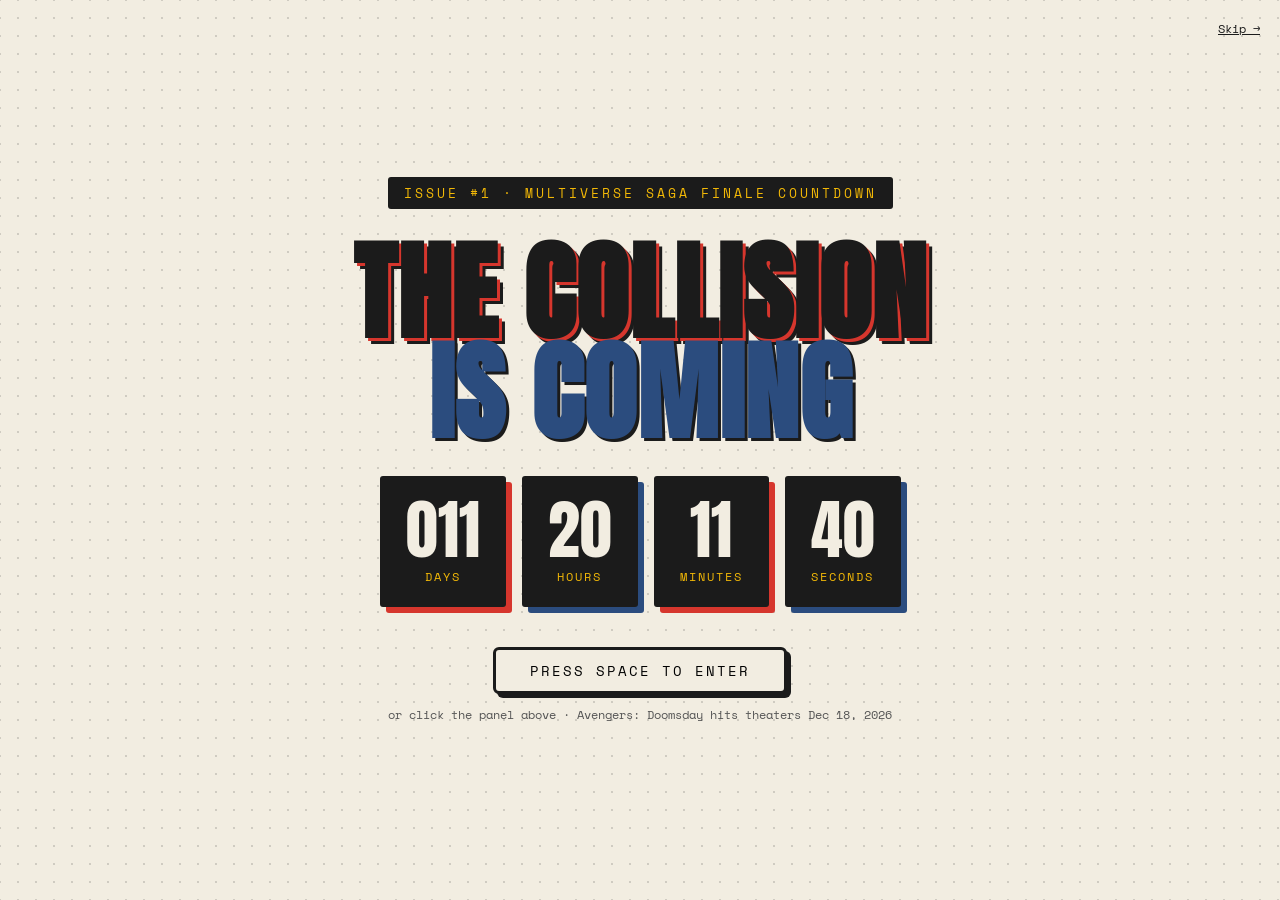
==== index.html @ 441b1628 "Add files via upload" ====
<!DOCTYPE html>
<html lang="en">
<head>
<meta charset="UTF-8">
<meta name="viewport" content="width=device-width, initial-scale=1.0">
<title>PANEL — Countdown to Avengers: Doomsday</title>
<link rel="stylesheet" href="style.css">
</head>
<body>

<a href="tracker.html" class="skip">Skip →</a>

<main class="splash" id="splash">
  <div class="splash-eyebrow">Issue #1 &middot; Multiverse Saga Finale Countdown</div>

  <h1>THE COLLISION<span>IS COMING</span></h1>

  <div class="countdown" aria-live="polite">
    <div class="block">
      <div class="num" id="cd-days">000</div>
      <div class="label">Days</div>
    </div>
    <div class="block">
      <div class="num" id="cd-hours">00</div>
      <div class="label">Hours</div>
    </div>
    <div class="block">
      <div class="num" id="cd-mins">00</div>
      <div class="label">Minutes</div>
    </div>
    <div class="block">
      <div class="num" id="cd-secs">00</div>
      <div class="label">Seconds</div>
    </div>
  </div>

  <div class="enter-prompt">
    <button class="key" id="enterBtn" type="button">PRESS SPACE TO ENTER</button>
    <div class="enter-sub">or click the panel above &middot; Avengers: Doomsday hits theaters Dec 18, 2026</div>
  </div>
</main>

<div class="glitch-overlay" id="glitchOverlay"></div>
<div class="glitch-blackout" id="glitchBlackout"></div>

<script src="script.js"></script>
<script>

  /* =====================================================
     CLOCK SOUND
     ===================================================== */

  let clockAudioCtx = null;
  let clockSoundReady = false;
  let siteEntered = false;
  let tickCount = 0;


  function initClockSound(){

    if(!clockAudioCtx){

      clockAudioCtx =
        new (window.AudioContext || window.webkitAudioContext)();

    }

    if(clockAudioCtx.state === 'suspended'){
      clockAudioCtx.resume();
    }

    clockSoundReady = true;
  }


function playClockTick(){

  if(!clockSoundReady || !clockAudioCtx) return;

  const ctx = clockAudioCtx;
  const now = ctx.currentTime;

  tickCount++;

  /* Real escapement clocks alternate tick/tock at slightly
     different pitches, and no two ticks sound perfectly
     identical — a little randomness sells the illusion. */
  const isTock = tickCount % 2 === 0;
  const jitter = 1 + (Math.random() * 0.06 - 0.03);
  const pitchMul = (isTock ? 0.82 : 1.0) * jitter;


  /* =====================================================
     PRIMARY IMPACT — sharp, tight click
     ===================================================== */

  const bufferSize = Math.floor(ctx.sampleRate * 0.02);
  const buffer = ctx.createBuffer(1, bufferSize, ctx.sampleRate);
  const data = buffer.getChannelData(0);

  for(let i = 0; i < bufferSize; i++){
    const t = i / bufferSize;
    data[i] = (Math.random() * 2 - 1) * Math.pow(1 - t, 9);
  }

  const noise = ctx.createBufferSource();
  noise.buffer = buffer;

  const bandpass = ctx.createBiquadFilter();
  bandpass.type = 'bandpass';
  bandpass.frequency.setValueAtTime(2600 * pitchMul, now);
  bandpass.Q.setValueAtTime(7, now);

  const highpass = ctx.createBiquadFilter();
  highpass.type = 'highpass';
  highpass.frequency.setValueAtTime(900, now);

  const noiseGain = ctx.createGain();
  noiseGain.gain.setValueAtTime(0.0001, now);
  noiseGain.gain.exponentialRampToValueAtTime(0.5, now + 0.0008);
  noiseGain.gain.exponentialRampToValueAtTime(0.0001, now + 0.016);

  noise.connect(bandpass);
  bandpass.connect(highpass);
  highpass.connect(noiseGain);
  noiseGain.connect(ctx.destination);

  noise.start(now);
  noise.stop(now + 0.02);


  /* =====================================================
     RELEASE CLICK — the escapement letting go, a beat later
     ===================================================== */

  const releaseDelay = 0.012 + Math.random() * 0.004;
  const relSize = Math.floor(ctx.sampleRate * 0.012);
  const relBuffer = ctx.createBuffer(1, relSize, ctx.sampleRate);
  const relData = relBuffer.getChannelData(0);

  for(let i = 0; i < relSize; i++){
    const t = i / relSize;
    relData[i] = (Math.random() * 2 - 1) * Math.pow(1 - t, 10);
  }

  const relNoise = ctx.createBufferSource();
  relNoise.buffer = relBuffer;

  const relFilter = ctx.createBiquadFilter();
  relFilter.type = 'bandpass';
  relFilter.frequency.setValueAtTime(3800 * pitchMul, now + releaseDelay);
  relFilter.Q.setValueAtTime(9, now + releaseDelay);

  const relGain = ctx.createGain();
  relGain.gain.setValueAtTime(0.0001, now + releaseDelay);
  relGain.gain.exponentialRampToValueAtTime(0.18, now + releaseDelay + 0.0006);
  relGain.gain.exponentialRampToValueAtTime(0.0001, now + releaseDelay + 0.01);

  relNoise.connect(relFilter);
  relFilter.connect(relGain);
  relGain.connect(ctx.destination);

  relNoise.start(now + releaseDelay);
  relNoise.stop(now + releaseDelay + 0.012);


  /* =====================================================
     METAL / GEAR RESONANCE
     ===================================================== */

  const metal = ctx.createOscillator();
  const metalGain = ctx.createGain();

  metal.type = 'triangle';
  metal.frequency.setValueAtTime(560 * pitchMul, now);
  metal.frequency.exponentialRampToValueAtTime(150 * pitchMul, now + 0.05);

  metalGain.gain.setValueAtTime(0.0001, now);
  metalGain.gain.exponentialRampToValueAtTime(isTock ? 0.2 : 0.14, now + 0.001);
  metalGain.gain.exponentialRampToValueAtTime(0.0001, now + 0.06);

  metal.connect(metalGain);
  metalGain.connect(ctx.destination);

  metal.start(now);
  metal.stop(now + 0.065);


  /* =====================================================
     CASE RESONANCE — a little low-end warmth/body
     ===================================================== */

  const body = ctx.createOscillator();
  const bodyGain = ctx.createGain();

  body.type = 'sine';
  body.frequency.setValueAtTime(180 * pitchMul, now);

  bodyGain.gain.setValueAtTime(0.0001, now);
  bodyGain.gain.exponentialRampToValueAtTime(0.06, now + 0.002);
  bodyGain.gain.exponentialRampToValueAtTime(0.0001, now + 0.09);

  body.connect(bodyGain);
  bodyGain.connect(ctx.destination);

  body.start(now);
  body.stop(now + 0.1);
}

  /* =====================================================
     SPLASH COUNTDOWN
     ===================================================== */

  const countdownElements = {

    days: document.getElementById('cd-days'),

    hours: document.getElementById('cd-hours'),

    mins: document.getElementById('cd-mins'),

    secs: document.getElementById('cd-secs')

  };


  function updateSplashCountdown(){

    const p = getCountdownParts();

    countdownElements.days.textContent =
      String(p.days).padStart(3,'0');

    countdownElements.hours.textContent =
      String(p.hours).padStart(2,'0');

    countdownElements.mins.textContent =
      String(p.mins).padStart(2,'0');

    countdownElements.secs.textContent =
      String(p.secs).padStart(2,'0');
  }


  /*
    THE CLOCK ALWAYS RUNS.

    The visual countdown starts immediately.
    The sound attempts to tick every second.

    If the browser blocks autoplay,
    the first Space/click unlocks the sound.
  */

  updateSplashCountdown();

  setInterval(() => {

    updateSplashCountdown();

    playClockTick();

  }, 1000);


  /* =====================================================
     TWO-STEP ENTER SYSTEM
     ===================================================== */

  const enterBtn =
    document.getElementById('enterBtn');

  const enterSub =
    document.querySelector('.enter-sub');


  /*
    FIRST SPACE / CLICK

    Unlock audio.
    Do NOT leave the page.
  */

  function firstInteraction(){

    if(clockSoundReady) return;

    initClockSound();

    // Immediate audible tick after unlocking
    playClockTick();


    enterBtn.textContent =
      'CLOCK ACTIVE — PRESS SPACE AGAIN';

    enterSub.textContent =
      'The countdown is running · press SPACE again to enter';


    document
      .getElementById('splash')
      .classList.add('clock-active');
  }


  /*
    SECOND SPACE / CLICK

    Leave splash and enter tracker.
  */

  function enterSite(){

    if(siteEntered) return;

    siteEntered = true;

    const splash = document.getElementById('splash');
    const overlay = document.getElementById('glitchOverlay');
    const blackout = document.getElementById('glitchBlackout');

    const reduceMotion =
      window.matchMedia &&
      window.matchMedia('(prefers-reduced-motion: reduce)').matches;

    if(reduceMotion){
      splash.style.transition = 'opacity .3s ease';
      splash.style.opacity = '0';
      setTimeout(() => { window.location.href = 'tracker.html'; }, 300);
      return;
    }

    splash.classList.add('glitching');
    overlay.classList.add('active');

    setTimeout(() => {
      blackout.classList.add('active');
    }, 380);

    setTimeout(() => {
      window.location.href = 'tracker.html';
    }, 520);
  }


  /*
    Decide what Space / Click means.
  */

  function handleEnter(){

    // First interaction = start/unlock clock
    if(!clockSoundReady){

      firstInteraction();

      return;
    }


    // Second interaction = enter tracker
    enterSite();
  }


  /* =====================================================
     BUTTON
     ===================================================== */

  enterBtn.addEventListener(
    'click',
    handleEnter
  );


  /* =====================================================
     SPACE KEY
     ===================================================== */

  document.addEventListener(
    'keydown',
    function(e){

      if(e.code !== 'Space') return;

      e.preventDefault();

      handleEnter();

    }
  );

</script>
</body>
</html>
---- style.css ----
@import url('https://fonts.googleapis.com/css2?family=Anton&family=Work+Sans:wght@400;500;600;700&family=Space+Mono:wght@400;700&display=swap');

:root{
  --cream:#F2EDE1;
  --cream-dim:#E6DFCE;
  --ink:#1B1B1B;
  --red:#D6362D;
  --blue:#2B4C7E;
  --yellow:#F2B807;
  --border:4px solid var(--ink);
  --font-display:'Anton', sans-serif;
  --font-body:'Work Sans', sans-serif;
  --font-mono:'Space Mono', monospace;
  --doom-green:#2F5D3A;
  --doom-green-dark:#183522;
  --doom-metal:#A7A99A;
}

*{box-sizing:border-box; margin:0; padding:0;}

body{
  background-color:var(--cream);
  background-image:
    radial-gradient(rgba(27,27,27,0.16) 1px, transparent 1px);
  background-size:18px 18px;
  background-position:-9px -9px;
  color:var(--ink);
  font-family:var(--font-body);
  min-height:100vh;
}

a{color:inherit;}

img{max-width:100%; display:block;}

::selection{background:var(--yellow); color:var(--ink);}

/* ---------- COMIC BOOK CURSOR ---------- */

body {
  cursor: url("data:image/svg+xml,%3Csvg xmlns='http://www.w3.org/2000/svg' width='32' height='32' viewBox='0 0 32 32'%3E%3Cpath d='M4 2 L4 25 L11 19 L15 29 L19 27 L15 18 L25 18 Z' fill='%231B1B1B' stroke='%23F2EDE1' stroke-width='2'/%3E%3C/svg%3E") 4 2, auto;
}

button,
a,
.map-node,
.saga-item,
input,
select,
textarea {
  cursor: url("data:image/svg+xml,%3Csvg xmlns='http://www.w3.org/2000/svg' width='32' height='32' viewBox='0 0 32 32'%3E%3Cpath d='M4 2 L4 25 L11 19 L15 29 L19 27 L15 18 L25 18 Z' fill='%23D6362D' stroke='%231B1B1B' stroke-width='2'/%3E%3C/svg%3E") 4 2, pointer;
}

/* ---------- layout shell ---------- */
.wrap{max-width:1180px; margin:0 auto; padding:0 24px;}

.topnav{
  background:var(--ink);
  border-bottom:var(--border);
}
.topnav .wrap{
  display:flex; align-items:center; justify-content:space-between;
  height:72px;
}
.brand{
  font-family:var(--font-display);
  font-size:28px;
  color:var(--cream);
  letter-spacing:1px;
  display:flex; align-items:center; gap:10px;
}
.brand .dot{color:var(--red);}
.navlinks{display:flex; gap:10px;}
.navlinks a{
  font-family:var(--font-mono);
  font-size:13px;
  text-transform:uppercase;
  color:var(--cream);
  text-decoration:none;
  padding:8px 14px;
  border:2px solid transparent;
  border-radius:3px;
}
.navlinks a:hover, .navlinks a.active{
  border-color:var(--cream);
}
.mini-countdown{
  font-family:var(--font-mono);
  color:var(--yellow);
  font-size:12px;
  border:2px dashed var(--yellow);
  padding:6px 10px;
  border-radius:3px;
  white-space:nowrap;
}

/* ---------- comic panel base ---------- */
.panel{
  background:var(--cream);
  border:var(--border);
  border-radius:2px;
  box-shadow:6px 6px 0 var(--ink);
  position:relative;
}
.panel.tilt-l{transform:rotate(-1.1deg);}
.panel.tilt-r{transform:rotate(1.1deg);}

.stamp{
  font-family:var(--font-display);
  font-size:12px;
  letter-spacing:1px;
  padding:4px 10px;
  border:2px solid var(--ink);
  border-radius:2px;
  display:inline-block;
  text-transform:uppercase;
  transform:rotate(-3deg);
}
.stamp.want{background:var(--cream); color:var(--ink);}
.stamp.watching{background:var(--yellow); color:var(--ink);}
.stamp.completed{background:var(--blue); color:var(--cream);}
.stamp.dropped{background:var(--red); color:var(--cream);}

.btn{
  font-family:var(--font-mono);
  font-weight:700;
  font-size:13px;
  text-transform:uppercase;
  letter-spacing:0.5px;
  background:var(--yellow);
  color:var(--ink);
  border:3px solid var(--ink);
  border-radius:3px;
  padding:10px 18px;
  box-shadow:4px 4px 0 var(--ink);
  transition:transform .08s ease;
}
.btn:hover{transform:translate(-2px,-2px); box-shadow:6px 6px 0 var(--ink);}
.btn:active{transform:translate(0,0); box-shadow:2px 2px 0 var(--ink);}
.btn.btn-red{background:var(--red); color:var(--cream);}
.btn.btn-blue{background:var(--blue); color:var(--cream);}
.btn.btn-ghost{background:var(--cream);}
.btn.btn-sm{padding:6px 10px; font-size:11px; box-shadow:3px 3px 0 var(--ink);}

/* ---------- splash page ---------- */
.splash{
  min-height:100vh;
  display:flex;
  flex-direction:column;
  align-items:center;
  justify-content:center;
  text-align:center;
  padding:40px 20px;
  gap:34px;
  position:relative;
}
.splash-eyebrow{
  font-family:var(--font-mono);
  letter-spacing:3px;
  font-size:13px;
  text-transform:uppercase;
  background:var(--ink);
  color:var(--yellow);
  padding:6px 16px;
  border-radius:3px;
}
.splash h1{
  font-family:var(--font-display);
  font-size:clamp(42px, 9vw, 108px);
  line-height:0.92;
  letter-spacing:1px;
  text-shadow:
    3px 3px 0 var(--red),
    6px 6px 0 var(--ink);
}
.splash h1 span{display:block; color:var(--blue); text-shadow:3px 3px 0 var(--ink);}

.countdown{
  display:flex;
  gap:16px;
  flex-wrap:wrap;
  justify-content:center;
}
.countdown .block{
  background:var(--ink);
  color:var(--cream);
  border:var(--border);
  border-radius:3px;
  padding:18px 22px;
  min-width:110px;
  box-shadow:6px 6px 0 var(--red);
}
.countdown .block:nth-child(even){box-shadow:6px 6px 0 var(--blue);}
.countdown .num{
  font-family:var(--font-display);
  font-size:clamp(38px, 6vw, 64px);
  line-height:1;
}
.countdown .label{
  font-family:var(--font-mono);
  font-size:12px;
  letter-spacing:2px;
  text-transform:uppercase;
  color:var(--yellow);
  margin-top:6px;
}

.enter-prompt{
  display:flex;
  flex-direction:column;
  align-items:center;
  gap:12px;
  margin-top:6px;
}
.key{
  font-family:var(--font-mono);
  background:var(--cream);
  border:3px solid var(--ink);
  border-radius:6px;
  padding:10px 34px;
  font-size:14px;
  letter-spacing:2px;
  box-shadow:4px 4px 0 var(--ink);
  animation:pulse 1.6s ease-in-out infinite;
}
@keyframes pulse{
  0%,100%{transform:translateY(0);}
  50%{transform:translateY(-6px);}
}
.enter-sub{font-family:var(--font-mono); font-size:12px; color:#555;}

.splash.clock-active .countdown .block{
  box-shadow:6px 6px 0 var(--yellow);
  animation:tick-glow 1s ease-in-out infinite;
}
.splash.clock-active .key{
  background:var(--yellow);
}
@keyframes tick-glow{
  0%,100%{transform:scale(1);}
  50%{transform:scale(1.03);}
}
@media (prefers-reduced-motion: reduce){
  .splash.clock-active .countdown .block{animation:none;}
}
.skip{
  position:absolute; top:20px; right:20px;
  font-family:var(--font-mono); font-size:12px;
  text-decoration:underline;
}

@media (prefers-reduced-motion: reduce){
  .key{animation:none;}
}

/* ---------- glitch transition (splash -> tracker) ---------- */
.glitch-overlay{
  position:fixed; inset:0;
  pointer-events:none;
  z-index:60;
  opacity:0;
  background:repeating-linear-gradient(0deg, rgba(0,0,0,0.35) 0px, rgba(0,0,0,0.35) 1px, transparent 1px, transparent 3px);
  mix-blend-mode:multiply;
}
.glitch-overlay.active{
  opacity:1;
  animation:glitch-scan-flicker 0.45s steps(6,end);
}
@keyframes glitch-scan-flicker{
  0%,100%{opacity:0.15;}
  10%{opacity:0.6;}
  20%{opacity:0.1;}
  30%{opacity:0.7;}
  40%{opacity:0.2;}
  50%{opacity:0.55;}
  60%{opacity:0.1;}
  70%{opacity:0.65;}
  80%{opacity:0.15;}
  90%{opacity:0.5;}
}

.splash.glitching{
  animation:glitch-shake 0.45s steps(3,end);
}
@keyframes glitch-shake{
  0%{transform:translate(0,0);}
  8%{transform:translate(-10px,3px) skewX(2deg);}
  16%{transform:translate(8px,-4px) skewX(-3deg);}
  24%{transform:translate(-6px,5px) skewX(1deg);}
  32%{transform:translate(9px,-2px) skewX(-2deg);}
  40%{transform:translate(-4px,-6px) skewX(3deg);}
  48%{transform:translate(7px,4px) skewX(-1deg);}
  56%{transform:translate(-9px,-3px) skewX(2deg);}
  64%{transform:translate(5px,6px) skewX(-3deg);}
  72%{transform:translate(-7px,-5px) skewX(1deg);}
  80%{transform:translate(3px,2px) skewX(-2deg);}
  88%{transform:translate(-2px,-1px) skewX(1deg);}
  100%{transform:translate(0,0) skewX(0);}
}

.splash.glitching h1,
.splash.glitching .countdown .num{
  animation:glitch-rgb 0.45s steps(3,end);
}
@keyframes glitch-rgb{
  0%,100%{filter:none;}
  10%{filter:drop-shadow(-4px 0 0 var(--red)) drop-shadow(4px 0 0 var(--blue));}
  25%{filter:drop-shadow(5px 0 0 var(--red)) drop-shadow(-5px 0 0 var(--blue));}
  40%{filter:none;}
  55%{filter:drop-shadow(-6px 2px 0 var(--red)) drop-shadow(6px -2px 0 var(--blue));}
  70%{filter:drop-shadow(3px -3px 0 var(--red)) drop-shadow(-3px 3px 0 var(--blue));}
  85%{filter:none;}
}

.glitch-blackout{
  position:fixed; inset:0; z-index:70;
  background:var(--ink);
  opacity:0;
  pointer-events:none;
  transition:opacity .15s ease;
}
.glitch-blackout.active{opacity:1;}

@media (prefers-reduced-motion: reduce){
  .splash.glitching,
  .splash.glitching h1,
  .splash.glitching .countdown .num,
  .glitch-overlay.active{
    animation:none !important;
  }
}

/* ---------- tracker page ---------- */
.hero-strip{
  padding:34px 0 10px;
}
.hero-strip h2{
  font-family:var(--font-display);
  font-size:clamp(30px,5vw,46px);
}
.hero-strip p{
  font-family:var(--font-mono);
  font-size:13px;
  color:#444;
  margin-top:6px;
}

.mode-toggle{
  display:inline-flex;
  border:3px solid var(--ink);
  border-radius:4px;
  overflow:hidden;
  margin-top:18px;
}
.mode-toggle button{
  font-family:var(--font-mono);
  font-size:12px;
  text-transform:uppercase;
  letter-spacing:0.5px;
  padding:10px 16px;
  background:var(--cream);
  border:none;
  border-right:3px solid var(--ink);
}
.mode-toggle button:last-child{border-right:none;}
.mode-toggle button.active{background:var(--yellow);}

.stats-row{
  display:grid;
  grid-template-columns:repeat(auto-fit, minmax(120px,1fr));
  gap:14px;
  margin:22px 0;
}
.stat-box{
  padding:14px;
  text-align:center;
}
.stat-box .n{font-family:var(--font-display); font-size:30px;}
.stat-box .l{font-family:var(--font-mono); font-size:11px; text-transform:uppercase; letter-spacing:1px;}

.toolbar{
  display:flex;
  flex-wrap:wrap;
  gap:12px;
  align-items:center;
  justify-content:space-between;
  margin:22px 0 8px;
}
.filters{display:flex; gap:8px; flex-wrap:wrap;}
.filters button{
  font-family:var(--font-mono);
  font-size:12px;
  text-transform:uppercase;
  background:var(--cream);
  border:2px solid var(--ink);
  border-radius:3px;
  padding:7px 12px;
}
.filters button.active{background:var(--ink); color:var(--cream);}
.search-box{
  font-family:var(--font-mono);
  font-size:13px;
  padding:9px 12px;
  border:2px solid var(--ink);
  border-radius:3px;
  background:var(--cream);
  min-width:220px;
}

.entry-form{
  padding:24px;
  margin:20px 0 30px;
  display:none;
}
.entry-form.open{display:block;}
.entry-form h3{font-family:var(--font-display); font-size:22px; margin-bottom:16px;}
.form-grid{
  display:grid;
  grid-template-columns:repeat(auto-fit, minmax(200px,1fr));
  gap:14px;
}
.field{display:flex; flex-direction:column; gap:6px;}
.field label{font-family:var(--font-mono); font-size:11px; text-transform:uppercase; letter-spacing:0.5px;}
.field input, .field select, .field textarea{
  font-family:var(--font-body);
  font-size:14px;
  padding:9px 10px;
  border:2px solid var(--ink);
  border-radius:3px;
  background:var(--cream);
}
.field.series-only{display:none;}
.field.completed-only{display:none;}
.form-actions{
  margin-top:18px;
  display:flex; gap:10px;
}

.grid{
  display:grid;
  grid-template-columns:repeat(auto-fill, minmax(240px,1fr));
  gap:26px;
  margin:20px 0 60px;
}
.card{
  padding:16px;
  display:flex;
  flex-direction:column;
  gap:10px;
}
.card .type-tag{
  font-family:var(--font-mono);
  font-size:10px;
  text-transform:uppercase;
  color:#666;
}
.card h4{
  font-family:var(--font-display);
  font-size:20px;
  line-height:1.05;
}
.card .meta{font-family:var(--font-mono); font-size:11px; color:#555;}
.card .progress{font-family:var(--font-mono); font-size:12px;}
.card .stars{font-size:15px; letter-spacing:2px;}
.card .notes{font-size:13px; color:#333;}
.card-foot{
  display:flex; justify-content:space-between; align-items:center;
  margin-top:auto;
  padding-top:8px;
  border-top:2px dashed var(--ink);
}
.card-actions{display:flex; gap:6px;}

.empty-state{
  text-align:center;
  padding:60px 20px;
  font-family:var(--font-mono);
  color:#555;
}
.empty-state .stamp{margin-bottom:14px;}

/* ---------- convergence map ---------- */
:root{
  --track-mcu:#4377c3;
  --track-raimi:#D6362D;
  --track-amazing:#B8860B;
  --track-xmen:#3F7D4C;
  --track-mcu_series:#5C5194;
  --track-four:#8e5282;
  --track-venom:#6B6B6B;
}
.map-hint{
  font-family:var(--font-mono);
  font-size:12px;
  color:#555;
  margin:14px 0 4px;
}
.map-legend{
  display:flex;
  gap:16px;
  flex-wrap:wrap;
  margin:10px 0 6px;
}
.map-legend span{
  font-family:var(--font-mono);
  font-size:11px;
  display:flex;
  align-items:center;
  gap:6px;
}
.map-legend i{
  width:16px; height:4px; display:inline-block; border-radius:2px;
}
.map-scroll{
  margin:10px 0 40px;
}
.map-scroll .panel{
  padding:20px 0;
  width:100%;
}
.map-inner{
  position:relative;
  width:100%;

  overflow-x:auto;
  overflow-y:hidden;

  padding:0 20px 20px;

  /* Hide the browser scrollbar */
  scrollbar-width:none;
  -ms-overflow-style:none;

  /* Allow horizontal scrolling */
  overscroll-behavior-x:contain;
  touch-action:pan-x;
}

.map-inner::-webkit-scrollbar{
  display:none;
}

/* Keep the roadmap wider than the visible panel */
.map-inner > svg{
  display:block;
  width:max-content;
  max-width:none;
  flex:none;
}
/* =====================================================
   CUSTOM COMIC BOOK SCROLLBAR
   ===================================================== */

.comic-scrollbar{
  position:relative;
  height:22px;
  margin:2px 20px 6px;

  cursor:url("data:image/svg+xml,%3Csvg xmlns='http://www.w3.org/2000/svg' width='32' height='32' viewBox='0 0 32 32'%3E%3Cpath d='M4 2 L4 25 L11 19 L15 29 L19 27 L15 18 L25 18 Z' fill='%231B1B1B' stroke='%23F2EDE1' stroke-width='2'/%3E%3C/svg%3E") 4 2, auto;
}


/* Track */

.comic-scrollbar-track{
  position:absolute;
  left:0;
  right:0;
  top:3px;

  height:15px;

  background:
    radial-gradient(
      circle,
      rgba(27,27,27,.18) 1px,
      transparent 1.5px
    );

  background-size:6px 6px;
  background-color:var(--cream);

  border:3px solid var(--ink);

  box-shadow:4px 4px 0 var(--ink);

  cursor:inherit;
}


/* Thumb */
.comic-scrollbar-thumb {
  touch-action: none;
  user-select: none;
  -webkit-user-select: none;
}


.comic-scrollbar-thumb{
  position:absolute;

  left:0;
  top:-3px;

  height:15px;
  min-width:55px;

  background:var(--ink);

  border:3px solid var(--cream);

  box-shadow:
    0 0 0 2px var(--ink),
    3px 3px 0 var(--ink);

  border-radius:2px;

  cursor:url("data:image/svg+xml,%3Csvg xmlns='http://www.w3.org/2000/svg' width='32' height='32' viewBox='0 0 32 32'%3E%3Cpath d='M4 2 L4 25 L11 19 L15 18 L25 18 Z' fill='%23D6362D' stroke='%231B1B1B' stroke-width='2'/%3E%3C/svg%3E") 4 2, auto;

  transition:
    background .1s ease,
    transform .08s ease;
}


/* Hover */

.comic-scrollbar-thumb:hover{
  background:var(--red);
  transform:translateY(-1px);
}


/* Dragging */

.comic-scrollbar-thumb.dragging{
  background:var(--track-mcu);
  transform:translateY(1px);

  cursor:grabbing;
}


/* Mobile */

@media(max-width:640px){

  .comic-scrollbar{
    margin-left:18px;
    margin-right:18px;
  }

  .comic-scrollbar-thumb{
    min-width:45px;
  }

}
.map-node .node-circle{transition:transform .12s ease;}
.map-node:hover .node-circle{transform:scale(1.25); transform-box:fill-box; transform-origin:center;}
.map-node text{font-family:var(--font-mono); font-size:11px;}
.map-node .node-title{font-family:var(--font-display); font-size:12px;}
.map-node .plus{font-family:var(--font-mono); font-size:10px; fill:var(--ink);}

.node-label-bg {
  fill: var(--cream);
  fill-opacity: 0.88;
  stroke: none;
}

.node-title {
  fill: var(--ink);
  font-weight: 400;
}

.node-universe {
  fill: #555;
}
.node-optional{
  fill:#8a8a8a;
  font-style:italic;
}/* ---------- ROADMAP DETAIL MODAL ---------- */

.roadmap-modal{
  position:fixed;
  inset:0;
  z-index:100;

  display:flex;
  align-items:center;
  justify-content:center;

  padding:24px;

  visibility:hidden;
  opacity:0;

  transition:
    opacity .18s ease,
    visibility .18s ease;
}

.roadmap-modal.open{
  visibility:visible;
  opacity:1;
}

.roadmap-modal-backdrop{
  position:absolute;
  inset:0;

  background:rgba(27,27,27,.62);
  backdrop-filter:blur(2px);
}

.roadmap-detail-card{
  position:relative;
  z-index:1;

  width:min(430px, 100%);

  padding:28px;

  background:var(--cream);

  border:4px solid var(--ink);
  border-radius:3px;

  box-shadow:
    8px 8px 0 var(--red),
    14px 14px 0 var(--ink);

  transform:rotate(-1deg) scale(.94);

  transition:transform .18s ease;
}

.roadmap-modal.open .roadmap-detail-card{
  transform:rotate(-1deg) scale(1);
}

/* comic corner accent */

.roadmap-detail-card::before{
  content:"";
  position:absolute;

  top:12px;
  right:12px;

  width:28px;
  height:28px;

  background:var(--yellow);

  border:3px solid var(--ink);

  transform:rotate(8deg);
}

.roadmap-modal-close{
  position:absolute;
  top:12px;
  right:12px;
  z-index:2;

  width:32px;
  height:32px;

  background:var(--red);
  color:var(--cream);

  border:3px solid var(--ink);
  border-radius:2px;

  font-family:var(--font-display);
  font-size:22px;
  line-height:1;

  cursor:pointer;

  box-shadow:3px 3px 0 var(--ink);
}

.roadmap-modal-close:hover{
  transform:translate(-1px,-1px);
  box-shadow:4px 4px 0 var(--ink);
}

.roadmap-detail-kicker{
  display:inline-block;

  font-family:var(--font-mono);
  font-size:10px;
  font-weight:700;
  letter-spacing:2px;

  background:var(--ink);
  color:var(--yellow);

  padding:6px 9px;
  margin-bottom:12px;

  transform:rotate(-2deg);
}

.roadmap-detail-card h3{
  font-family:var(--font-display);
  font-size:32px;
  line-height:1;

  max-width:340px;

  margin-bottom:12px;
}

.roadmap-detail-meta{
  display:flex;
  align-items:center;
  gap:8px;

  font-family:var(--font-mono);
  font-size:12px;

  color:#555;
}

.roadmap-detail-divider{
  height:3px;

  background:var(--ink);

  margin:18px 0;
}

.roadmap-detail-card p{
  font-size:14px;
  line-height:1.5;
  color:#333;

  margin-bottom:22px;
}

.roadmap-add-btn{
  width:100%;
}

body.modal-open{
  overflow:hidden;
}
/* ---------- DOOMSDAY HERO NODE ---------- */

.doomsday-burst{
  fill:var(--yellow);
  fill-opacity:.18;
  stroke:var(--yellow);
  stroke-width:2;
  stroke-dasharray:3 6;
}

.doomsday-ring{
  fill:none;
  stroke:var(--yellow);
  stroke-width:3;
}

.doomsday-node{
  filter:drop-shadow(4px 4px 0 var(--ink));
}

.doomsday-label-bg{
  fill:var(--ink);
  fill-opacity:1;
  stroke:var(--yellow);
  stroke-width:3px;
}

.map-node:has(.doomsday-node) .node-title{
  fill:var(--cream);
}

.map-node:has(.doomsday-node) .node-universe{
  fill:var(--yellow);
}

/* Special Doomsday label */

.map-node:has(.doomsday-node) .node-title{
  font-family:var(--font-display);
  font-size:16px;
  font-weight:350;
}

.map-node:has(.doomsday-node) .node-universe{
  font-size:11px;
  font-weight:700;
  fill:var(--red);
}

/* ---------- roadmap timeline selector ---------- */

.roadmap-selector{
  padding:16px;
  margin:14px 0 18px;
  box-shadow:4px 4px 0 var(--ink);
}

.roadmap-selector-head{
  display:flex;
  align-items:center;
  justify-content:space-between;
  gap:16px;
  flex-wrap:wrap;
  margin-bottom:14px;
}

.roadmap-selector-title{
  display:flex;
  flex-direction:column;
  gap:4px;
}

.roadmap-selector-title strong{
  font-family:var(--font-display);
  font-size:18px;
  letter-spacing:.5px;
}

.roadmap-selector-title span{
  font-family:var(--font-mono);
  font-size:11px;
  color:#555;
}

.roadmap-selector-actions{
  display:flex;
  gap:8px;
  flex-wrap:wrap;
}

.roadmap-timeline-buttons{
  display:flex;
  flex-wrap:wrap;
  gap:8px;
}

.roadmap-timeline-btn{
  display:inline-flex;
  align-items:center;
  gap:7px;
  padding:8px 11px;
  border:2px solid var(--ink);
  border-radius:3px;
  background:var(--cream);
  color:var(--ink);
  font-family:var(--font-mono);
  font-size:10px;
  font-weight:700;
  text-transform:uppercase;
  line-height:1.1;
  transition:transform .08s ease, background .08s ease;
}

.roadmap-timeline-btn:hover{
  transform:translate(-1px,-1px);
}

.roadmap-timeline-btn i{
  width:18px;
  height:5px;
  flex:0 0 auto;
  border:1px solid var(--ink);
  display:block;
}

.roadmap-timeline-btn.active{
  background:var(--ink);
  color:var(--cream);
  box-shadow:3px 3px 0 var(--red);
}

.roadmap-selection-status{
  margin-top:12px;
  padding-top:10px;
  border-top:2px dashed var(--ink);
  font-family:var(--font-mono);
  font-size:11px;
  color:#444;
}

.roadmap-empty{
  min-height:220px;
  display:flex;
  flex-direction:column;
  align-items:center;
  justify-content:center;
  gap:8px;
  text-align:center;
  font-family:var(--font-mono);
}

.roadmap-empty strong{
  font-family:var(--font-display);
  font-size:22px;
}

.roadmap-empty span{
  font-size:12px;
  color:#555;
}

/* ---------- roadmap page ---------- */
.roadmap-hero{padding:34px 0 6px;}
.roadmap-hero h2{font-family:var(--font-display); font-size:clamp(30px,5vw,48px);}
.roadmap-hero p{font-family:var(--font-mono); font-size:13px; color:#444; margin-top:6px; max-width:640px;}

.spotlight{
  padding:26px;
  margin:26px 0;
  display:grid;
  grid-template-columns:1.2fr 1fr;
  gap:24px;
}
.spotlight h3{font-family:var(--font-display); font-size:28px;}
.fact-list{list-style:none; font-family:var(--font-mono); font-size:13px; margin-top:12px; display:flex; flex-direction:column; gap:8px;}
.fact-list b{color:var(--red);}
.cast-list{display:flex; flex-wrap:wrap; gap:8px; margin-top:12px;}
.cast-chip{
  font-family:var(--font-mono);
  font-size:11px;
  background:var(--cream-dim);
  border:2px solid var(--ink);
  border-radius:3px;
  padding:5px 9px;
}

.strip-label{
  font-family:var(--font-mono);
  font-size:12px;
  text-transform:uppercase;
  letter-spacing:2px;
  margin:34px 0 12px;
}
.filmstrip{
  display:flex;
  gap:0;
  overflow-x:auto;
  padding:20px 6px 30px;
  align-items:stretch;
}
.reel-panel{
  min-width:220px;
  max-width:220px;
  padding:16px;
  margin-right:34px;
  flex-shrink:0;
  display:flex;
  flex-direction:column;
  gap:8px;
  position:relative;
}
.reel-panel::after{
  content:"→";
  position:absolute;
  right:-30px;
  top:50%;
  transform:translateY(-50%);
  font-family:var(--font-display);
  font-size:26px;
  color:var(--ink);
}
.reel-panel:last-child::after{content:"";}
.reel-panel .yr{font-family:var(--font-mono); font-size:11px; color:var(--red);}
.reel-panel h4{font-family:var(--font-display); font-size:18px; line-height:1.05;}
.reel-panel p{font-size:12px; color:#333; flex-grow:1;}
.reel-panel.hero-panel{
  background:var(--ink);
  color:var(--cream);
}
.reel-panel.hero-panel .yr{color:var(--yellow);}
.reel-panel.hero-panel p{color:var(--cream-dim);}

details.saga{
  margin:16px 0;
  padding:16px 20px;
}
details.saga summary{
  font-family:var(--font-display);
  font-size:18px;
}
/* ---------- INFINITY SAGA COMIC STRIP ---------- */

/* ---------- INFINITY SAGA COMIC STRIP ---------- */

details.saga{
  margin:18px 0 28px;
  padding:0;
  overflow:hidden;
}

details.saga summary{
  font-family:var(--font-display);
  font-size:20px;
  padding:16px 20px;
  background:var(--ink);
  color:var(--cream);
  border-bottom:3px solid var(--ink);
  list-style-position:inside;
  letter-spacing:.4px;
}

details.saga summary::marker{
  color:var(--yellow);
}

.saga-list{
  display:flex;
  align-items:center;
  gap:0;
  overflow-x:auto;

  padding:26px 28px 32px;

  background:
    radial-gradient(
      rgba(27,27,27,.12) 1px,
      transparent 1px
    );
  background-size:12px 12px;

  scrollbar-width:thin;
  scrollbar-color:var(--ink) var(--cream-dim);
}

/* ---------- individual movie card ---------- */

.saga-item{
  position:relative;

  flex:0 0 155px;
  min-height:120px;

  display:flex;
  flex-direction:column;
  justify-content:center;

  padding:14px 12px;

  background:var(--cream);
  border:3px solid var(--ink);
  border-radius:2px;

  box-shadow:5px 5px 0 var(--ink);

  text-align:center;

  transition:
    transform .12s ease,
    box-shadow .12s ease,
    background .12s ease;
}
.saga-item:active {
  transform:translate(2px,2px) !important;
  box-shadow:2px 2px 0 var(--ink);
}
.saga-item:hover{
  transform:translate(-2px,-3px) rotate(-1deg);
  box-shadow:7px 7px 0 var(--ink);
  background:var(--yellow);
}

/* alternating comic-book tilt */

.saga-item:nth-child(4n+1){
  transform:rotate(-1deg);
}

.saga-item:nth-child(4n+2){
  transform:rotate(.7deg);
}

.saga-item:nth-child(4n+3){
  transform:rotate(-.5deg);
}

.saga-item:nth-child(4n){
  transform:rotate(1deg);
}

.saga-item:nth-child(4n+1):hover,
.saga-item:nth-child(4n+2):hover,
.saga-item:nth-child(4n+3):hover,
.saga-item:nth-child(4n):hover{
  transform:translate(-2px,-3px) rotate(0deg);
}

/* ---------- number ---------- */

.saga-number{
  position:absolute;
  top:7px;
  left:8px;

  font-family:var(--font-mono);
  font-size:9px;
  font-weight:700;

  color:#666;
}

/* ---------- phase label ---------- */

.saga-phase{
  font-family:var(--font-mono);
  font-size:9px;
  font-weight:700;

  letter-spacing:1px;

  color:var(--red);

  margin-bottom:6px;
}

/* ---------- title ---------- */

.saga-title{
  font-family:var(--font-display);
  font-size:16px;
  line-height:1.05;

  color:var(--ink);
}

/* ---------- year ---------- */

.saga-year{
  font-family:var(--font-mono);
  font-size:10px;

  color:#555;

  margin-top:7px;
}

/* ---------- arrows ---------- */

.saga-arrow{
  flex:0 0 auto;

  font-family:var(--font-display);
  font-size:25px;

  color:var(--red);

  margin:0 11px;

  text-shadow:2px 2px 0 var(--ink);
}
/* ---------- MUST WATCH BEFORE ---------- */

.must-watch-before{
  margin-top:20px;
  padding-top:14px;
  border-top:2px dashed var(--ink);
}

.must-watch-before-title{
  font-family:var(--font-mono);
  font-size:10px;
  font-weight:700;
  letter-spacing:1.5px;
  margin-bottom:9px;
}

.must-watch-before-list{
  display:flex;
  flex-wrap:wrap;
  gap:7px;
}

.must-watch-item{
  display:inline-block;
  font-family:var(--font-mono);
  font-size:10px;
  padding:6px 9px;
  background:var(--cream-dim);
  border:2px solid var(--ink);
  box-shadow:2px 2px 0 var(--ink);
}

/* ===================== SPOILER WARNING ===================== */

.spoiler-warning {
  position: relative;
  margin: 18px 0;
  padding: 24px 22px;
  text-align: center;

  background:
    linear-gradient(
      135deg,
      rgba(234, 102, 102, 0.72),
      rgba(60, 60, 60, 0.38)
    );

  border: 1px solid rgba(255,255,255,.22);
  border-radius: 8px;

  backdrop-filter: blur(12px);
  -webkit-backdrop-filter: blur(12px);

  box-shadow:
    inset 0 0 25px rgba(255,255,255,.035),
    0 8px 30px rgba(0,0,0,.25);

  overflow: hidden;

  transition:
    opacity .3s ease,
    transform .3s ease,
    max-height .4s ease,
    margin .4s ease,
    padding .4s ease;
}

.spoiler-warning-icon {
  font-size: 24px;
  margin-bottom: 6px;
}

.spoiler-warning-title {
  font-weight: 900;
  letter-spacing: 2px;
  font-size: 14px;
}

.spoiler-warning p {
  margin: 8px auto 16px;
  max-width: 360px;

  font-size: 12px;
  line-height: 1.5;
  opacity: .72;
}

.spoiler-reveal-btn {
  appearance: none;
  border: 2px solid var(--ink);
  background: var(--cream);
  color: var(--ink);

  padding: 9px 18px;

  font-family: inherit;
  font-size: 11px;
  font-weight: 900;
  letter-spacing: 1.5px;

  cursor: pointer;

  box-shadow: 4px 4px 0 var(--ink);

  transition:
    transform .15s ease,
    box-shadow .15s ease;
}

.spoiler-reveal-btn:hover {
  transform: translate(2px, 2px);
  box-shadow: 2px 2px 0 var(--ink);
}

.spoiler-reveal-btn:active {
  transform: translate(4px, 4px);
  box-shadow: 0 0 0 var(--ink);
}


/* ===================== SPOILER CONTENT ===================== */

.spoiler-content {
  display: none;

  opacity: 0;
  transform: translateY(8px);
}

.spoiler-content.spoiler-visible {
  display: block;

  animation: spoilerReveal .4s ease forwards;
}

.spoiler-warning.spoiler-hidden {
  display: none;
}

@keyframes spoilerReveal {

  from {
    opacity: 0;
    transform: translateY(8px);
  }

  to {
    opacity: 1;
    transform: translateY(0);
  }

}
/* ---------- major MCU moments ---------- */

.saga-item.major{
  background:var(--ink);
  color:var(--cream);

  box-shadow:6px 6px 0 var(--red);
}

.saga-item.major .saga-number{
  color:var(--yellow);
}

.saga-item.major .saga-phase{
  color:var(--yellow);
}

.saga-item.major .saga-title{
  color:var(--cream);
}

.saga-item.major .saga-year{
  color:var(--cream-dim);
}

.saga-item.major:hover{
  background:var(--red);
  box-shadow:7px 7px 0 var(--ink);
}

/* ---------- scrollbar ---------- */

.saga-list::-webkit-scrollbar{
  height:12px;
}

.saga-list::-webkit-scrollbar-track{
  background:var(--cream-dim);
  border:2px solid var(--ink);
}

.saga-list::-webkit-scrollbar-thumb{
  background:var(--ink);
  border:2px solid var(--cream-dim);
}

.saga-list::-webkit-scrollbar-thumb:hover{
  background:var(--red);
}

/* ---------- mobile ---------- */

@media (max-width:640px){

  details.saga summary{
    font-size:18px;
  }

  .saga-list{
    padding-left:18px;
    padding-right:18px;
  }

  .saga-item{
    flex-basis:140px;
    min-height:112px;
  }

  .saga-title{
    font-size:15px;
  }

  .saga-arrow{
    margin:0 7px;
  }
}

.toast{
  position:fixed;
  bottom:24px;
  right:24px;
  background:var(--ink);
  color:var(--cream);
  font-family:var(--font-mono);
  font-size:13px;
  padding:12px 18px;
  border-radius:4px;
  border:2px solid var(--yellow);
  transform:translateY(120%);
  transition:transform .25s ease;
  z-index:50;
}
.toast.show{transform:translateY(0);}

footer{
  text-align:center;
  font-family:var(--font-mono);
  font-size:11px;
  color:#777;
  padding:30px 0;
}
/* =====================================================
   AVENGERS: DOOMSDAY SPECIAL MODAL
   ===================================================== */

.hero-modal .roadmap-detail-card{
  width:min(480px, 100%);

  background:var(--ink);

  border:4px solid var(--yellow);

  box-shadow:
    8px 8px 0 var(--red),
    14px 14px 0 var(--ink);

  transform:rotate(-1deg) scale(.94);
}

.hero-modal.open .roadmap-detail-card{
  transform:rotate(-1deg) scale(1);
}


/* comic burst behind the card */

.hero-modal .roadmap-detail-card::before{
  content:"";

  position:absolute;

  top:-18px;
  right:-18px;

  width:54px;
  height:54px;

  background:var(--yellow);

  border:4px solid var(--ink);

  clip-path:polygon(
    50% 0%,
    61% 24%,
    82% 10%,
    78% 35%,
    100% 38%,
    79% 52%,
    94% 72%,
    68% 67%,
    60% 100%,
    47% 76%,
    23% 91%,
    28% 65%,
    0% 61%,
    24% 48%,
    7% 26%,
    34% 32%
  );

  transform:rotate(12deg);
}


/* warning label */

.hero-modal .roadmap-detail-kicker{
  background:var(--red);
  color:var(--cream);

  border:2px solid var(--yellow);

  font-size:11px;
  letter-spacing:2px;

  padding:7px 10px;

  transform:rotate(-2deg);
}


/* title */

.hero-modal .roadmap-detail-card h3{
  color:var(--cream);

  font-family:var(--font-display);

  font-size:42px;
  line-height:.95;

  letter-spacing:.5px;

  max-width:400px;

  margin-top:12px;
}


/* metadata */

.hero-modal .roadmap-detail-meta{
  color:var(--yellow);

  font-family:var(--font-mono);

  font-weight:700;

  text-transform:uppercase;
}


/* divider */

.hero-modal .roadmap-detail-divider{
  height:4px;

  background:var(--red);

  border:none;

  margin:20px 0;
}


/* description */

.hero-modal .roadmap-detail-card p{
  color:var(--cream-dim);

  font-family:var(--font-body);

  font-size:14px;

  line-height:1.55;
}

.hero-modal .roadmap-detail-card p strong{
  color:var(--yellow);

  font-family:var(--font-display);

  font-size:18px;

  letter-spacing:.5px;
}


/* Secret Wars connection */

.hero-detail-destination{
  display:inline-block;

  background:var(--yellow);
  color:var(--ink);

  border:3px solid var(--ink);

  padding:8px 11px;

  font-family:var(--font-mono);

  font-size:11px;
  font-weight:700;

  box-shadow:4px 4px 0 var(--red);

  transform:rotate(-1deg);
}


/* special tracker button */

.hero-modal .roadmap-add-btn{
  width:100%;

  background:var(--cream);
  color:var(--ink);

  border-color:var(--yellow);

  box-shadow:5px 5px 0 var(--yellow);

  font-size:13px;
}

.hero-modal .roadmap-add-btn:hover{
  transform:translate(-2px,-2px);

  box-shadow:7px 7px 0 var(--yellow);
}


/* close button */

.hero-modal .roadmap-modal-close{
  background:var(--yellow);
  color:var(--ink);

  border-color:var(--ink);
}

.hero-modal .roadmap-detail-card{
  background:var(--doom-green-dark);
  border:4px solid var(--doom-green);

  box-shadow:
    8px 8px 0 var(--ink),
    14px 14px 0 var(--red);
}
.hero-modal .roadmap-detail-card h3{
  color:var(--doom-green);
  text-shadow:
    2px 2px 0 var(--ink);

  font-size:42px;
}

.hero-modal .roadmap-detail-card h3{
  color:var(--cream);
  text-shadow:
    3px 3px 0 var(--doom-green);
}

.hero-modal .roadmap-detail-kicker{
  background:var(--red);
  color:var(--cream);
  border:2px solid var(--doom-metal);
}

.hero-modal .roadmap-detail-meta{
  color:var(--doom-metal);
}

.hero-detail-destination{
  background:var(--yellow);
  color:var(--ink);
  border-color:var(--ink);
  box-shadow:4px 4px 0 var(--doom-green);
}
.doomsday-node{
  fill:var(--doom-green);
  stroke:var(--ink);
  filter:drop-shadow(4px 4px 0 var(--ink));
}

.doomsday-ring{
  fill:none;
  stroke:var(--doom-metal);
  stroke-width:3;
}
.doomsday-burst{
  fill:var(--yellow);
  fill-opacity:.18;
  stroke:var(--yellow);
}
@media (max-width:760px){
  .spotlight{grid-template-columns:1fr;}
  .navlinks{gap:4px;}
  .navlinks a{padding:8px 8px; font-size:11px;}
}
/* ---------- PAGE TRANSITIONS ---------- */

body.page-transition-out {
  animation: pageOutLeft 0.32s ease forwards;
}

body.page-transition-in {
  animation: pageInRight 0.32s ease forwards;
}

@keyframes pageOutLeft {
  0% {
    opacity: 1;
    transform: translateX(0);
  }

  100% {
    opacity: 0;
    transform: translateX(-35px);
  }
}

@keyframes pageInRight {
  0% {
    opacity: 0;
    transform: translateX(35px);
  }

  100% {
    opacity: 1;
    transform: translateX(0);
  }
}

@media (prefers-reduced-motion: reduce) {
  body.page-transition-out,
  body.page-transition-in {
    animation: none;
  }
}
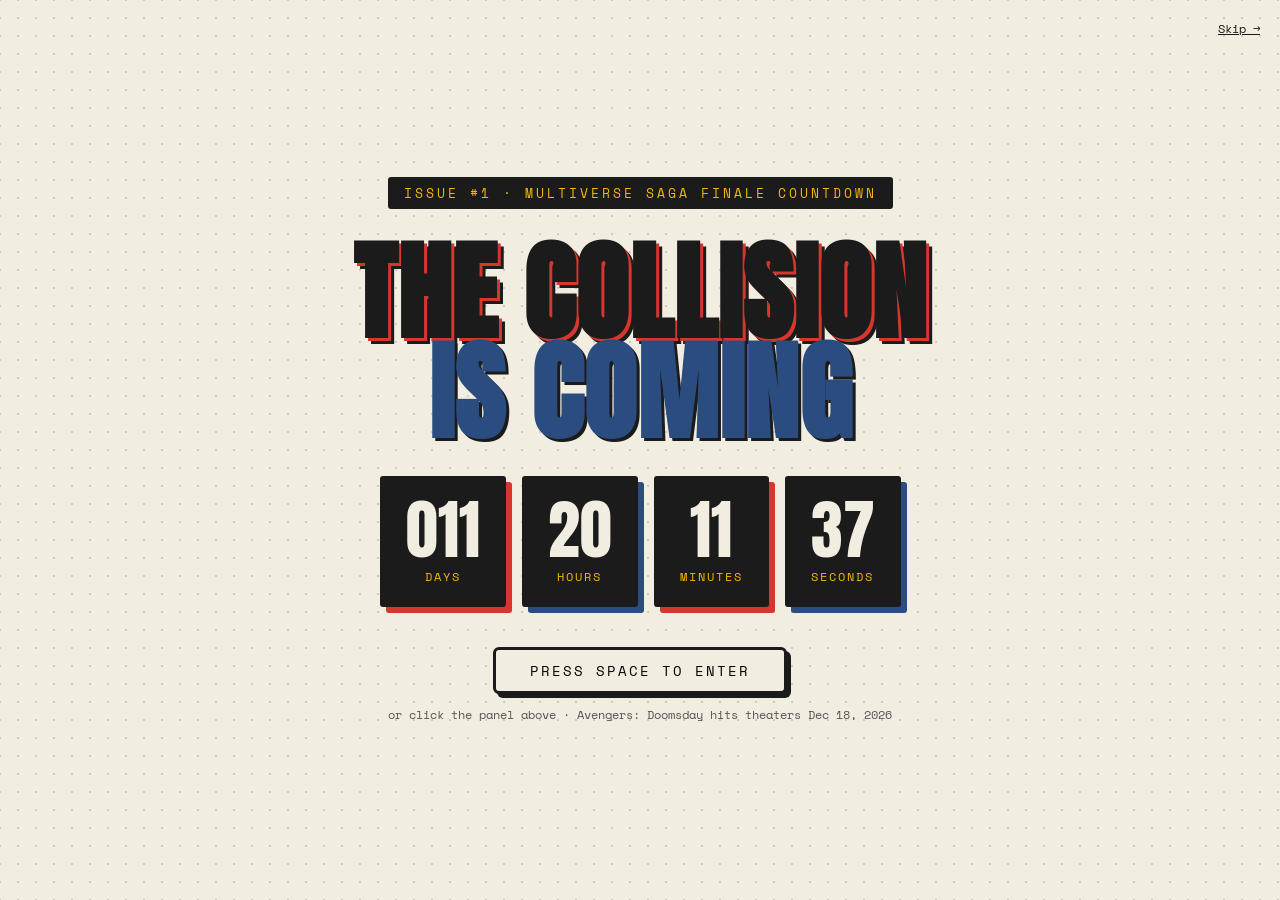
==== commit b111b03b: "Update index.html" ====
--- a/index.html
+++ b/index.html
@@ -393,4 +393,4 @@
 
 </script>
 </body>
-</html>+</html>
--- a/style.css
+++ b/style.css
@@ -345,6 +345,16 @@
   margin-top:6px;
 }
 
+.hero-strip-row{
+  display:flex;
+  align-items:center;
+  justify-content:space-between;
+  flex-wrap:wrap;
+  gap:14px;
+}
+.hero-strip-row .mode-toggle{margin-top:18px;}
+.hero-strip-row .toolbar-actions{margin-top:18px;}
+
 .mode-toggle{
   display:inline-flex;
   border:3px solid var(--ink);
@@ -463,6 +473,27 @@
 .card .progress{font-family:var(--font-mono); font-size:12px;}
 .card .stars{font-size:15px; letter-spacing:2px;}
 .card .notes{font-size:13px; color:#333;}
+
+.poster-url-row{
+  display:flex;
+  align-items:center;
+  gap:8px;
+  padding:6px 8px;
+  background:var(--cream-dim);
+  border:2px solid var(--ink);
+  border-radius:3px;
+}
+.poster-url-text{
+  flex:1;
+  min-width:0;
+  font-family:var(--font-mono);
+  font-size:10px;
+  color:#555;
+  white-space:nowrap;
+  overflow:hidden;
+  text-overflow:ellipsis;
+}
+
 .card-foot{
   display:flex; justify-content:space-between; align-items:center;
   margin-top:auto;
@@ -678,7 +709,62 @@
 .node-optional{
   fill:#8a8a8a;
   font-style:italic;
-}/* ---------- ROADMAP DETAIL MODAL ---------- */
+}
+
+/* ---------- progress badges (tracker status on map nodes) ---------- */
+.progress-badge{
+  filter:drop-shadow(1px 1px 0 rgba(0,0,0,0.25));
+}
+.progress-badge-check{
+  font-family:var(--font-mono);
+  font-size:9px;
+  font-weight:700;
+  fill:var(--cream);
+  text-anchor:middle;
+}
+
+/* ---------- search/jump highlight pulse ---------- */
+.map-node-highlight .node-circle,
+.map-node-highlight rect.node-label-bg{
+  animation:node-pulse 0.5s ease-in-out 3;
+  transform-box:fill-box;
+  transform-origin:center;
+}
+@keyframes node-pulse{
+  0%,100%{transform:scale(1);}
+  50%{transform:scale(1.35);}
+}
+.map-node-highlight rect.node-label-bg{
+  animation-name:label-pulse;
+}
+@keyframes label-pulse{
+  0%,100%{fill:var(--cream); fill-opacity:0.88;}
+  50%{fill:var(--yellow); fill-opacity:1;}
+}
+@media (prefers-reduced-motion: reduce){
+  .map-node-highlight .node-circle,
+  .map-node-highlight rect.node-label-bg{animation:none;}
+}
+
+/* ---------- map search / jump bar ---------- */
+.map-search{
+  display:flex;
+  gap:8px;
+  margin-top:14px;
+  padding-top:14px;
+  border-top:2px dashed var(--ink);
+}
+.map-search input{
+  flex:1;
+  min-width:160px;
+  font-family:var(--font-mono);
+  font-size:13px;
+  padding:9px 12px;
+  border:2px solid var(--ink);
+  border-radius:3px;
+  background:var(--cream);
+}
+/* ---------- ROADMAP DETAIL MODAL ---------- */
 
 .roadmap-modal{
   position:fixed;
@@ -1286,6 +1372,15 @@
   background:var(--cream-dim);
   border:2px solid var(--ink);
   box-shadow:2px 2px 0 var(--ink);
+  cursor:pointer;
+  transition:transform .08s ease, background .12s ease;
+}
+.must-watch-item:hover,
+.must-watch-item:focus-visible{
+  background:var(--yellow);
+  transform:translate(-1px,-1px);
+  box-shadow:3px 3px 0 var(--ink);
+  outline:none;
 }
 
 /* ===================== SPOILER WARNING ===================== */
@@ -1731,6 +1826,11 @@
   text-shadow:
     3px 3px 0 var(--doom-green);
 }
+.hero-modal .must-watch-before-title{
+  border-top-color: var(--cream);
+  color:var(--cream);
+  font-weight: 400;
+}
 
 .hero-modal .roadmap-detail-kicker{
   background:var(--red);
@@ -1808,4 +1908,349 @@
   body.page-transition-in {
     animation: none;
   }
-}+}
+/* =========================================================
+   NEW FEATURES — sort/backup toolbar, badges, share modal,
+   marathon page, "you are here" marker
+   ========================================================= */
+
+.toolbar-actions{
+  display:flex;
+  gap:10px;
+  flex-wrap:wrap;
+  align-items:center;
+}
+.sort-select{
+  font-family:var(--font-mono);
+  font-size:12px;
+  text-transform:uppercase;
+  letter-spacing:.5px;
+  padding:9px 10px;
+  border:2px solid var(--ink);
+  border-radius:3px;
+  background:var(--cream);
+}
+
+/* ---------- badges ---------- */
+.badges-row{
+  display:flex;
+  flex-wrap:wrap;
+  gap:10px;
+  margin:0 0 22px;
+}
+.badge-stamp{
+  font-family:var(--font-mono);
+  font-size:11px;
+  text-transform:uppercase;
+  letter-spacing:.5px;
+  padding:9px 13px;
+  border:3px solid var(--ink);
+  border-radius:3px;
+  background:var(--yellow);
+  box-shadow:4px 4px 0 var(--ink);
+  transform:rotate(-1deg);
+  display:inline-flex;
+  align-items:center;
+  gap:6px;
+}
+.badge-stamp:nth-child(even){transform:rotate(1deg);}
+.badge-stamp .trophy{font-size:14px;}
+.badges-empty-hint{
+  font-family:var(--font-mono);
+  font-size:12px;
+  color:#555;
+  margin:0 0 22px;
+}
+
+/* ---------- generic modal ---------- */
+.modal-overlay{
+  position:fixed; inset:0;
+  background:rgba(27,27,27,.78);
+  display:none;
+  align-items:center;
+  justify-content:center;
+  z-index:250;
+  padding:20px;
+}
+.modal-overlay.open{display:flex;}
+.modal-box{
+  background:var(--cream);
+  border:var(--border);
+  box-shadow:9px 9px 0 var(--ink);
+  max-width:460px;
+  width:100%;
+  padding:26px;
+  position:relative;
+  max-height:90vh;
+  overflow-y:auto;
+}
+.modal-box h3{font-family:var(--font-display); font-size:24px; margin-bottom:6px;}
+.modal-box p.sub{font-family:var(--font-mono); font-size:12px; color:#555; margin-bottom:14px;}
+.modal-close{
+  position:absolute; top:10px; right:10px;
+  background:var(--ink); color:var(--cream);
+  border:none; width:30px; height:30px;
+  font-size:18px; line-height:1; cursor:pointer;
+  border-radius:3px;
+}
+.modal-actions{display:flex; gap:10px; margin-top:16px; flex-wrap:wrap;}
+
+.share-canvas-wrap{
+  border:var(--border);
+  margin:6px 0 4px;
+  overflow:hidden;
+  background:var(--cream-dim);
+}
+.share-canvas-wrap canvas{width:100%; display:block;}
+
+/* ---------- marathon: the ultimate combined marathon ---------- */
+.marathon-special{
+  padding:30px 32px;
+  margin:22px 0 0;
+  position:relative;
+  background:
+    radial-gradient(circle at 8% 15%, rgba(242,184,7,.35), transparent 45%),
+    linear-gradient(135deg, var(--ink) 0%, #2a2a2a 100%);
+  color:var(--cream);
+  border:4px solid var(--ink);
+  box-shadow:9px 9px 0 var(--red);
+  overflow:hidden;
+}
+.marathon-special::before{
+  content:"★ ULTIMATE";
+  position:absolute;
+  top:14px; right:-38px;
+  transform:rotate(45deg);
+  background:var(--red);
+  color:var(--cream);
+  font-family:var(--font-mono);
+  font-size:11px;
+  letter-spacing:1px;
+  padding:5px 46px;
+  box-shadow:0 2px 0 rgba(0,0,0,.4);
+}
+.marathon-special h3{
+  font-family:var(--font-display);
+  font-size:clamp(26px,4vw,36px);
+  color:var(--yellow);
+  margin-bottom:8px;
+}
+.marathon-special p{
+  font-family:var(--font-mono);
+  font-size:13px;
+  color:var(--cream-dim);
+  max-width:640px;
+  margin-bottom:14px;
+}
+.marathon-special .journey-count{
+  font-family:var(--font-mono);
+  font-size:12px;
+  text-transform:uppercase;
+  letter-spacing:.5px;
+  color:var(--yellow);
+  margin-bottom:16px;
+}
+.segment-picker{
+  display:flex;
+  flex-wrap:wrap;
+  align-items:center;
+  gap:8px;
+  margin:4px 0 18px;
+}
+.segment-picker-label{
+  font-family:var(--font-mono);
+  font-size:11px;
+  text-transform:uppercase;
+  letter-spacing:.5px;
+  color:#777;
+  margin-right:2px;
+}
+.journey-section-special .segment-picker-label{color:var(--cream-dim);}
+.segment-btn{
+  font-family:var(--font-mono);
+  font-size:11px;
+  text-transform:uppercase;
+  letter-spacing:.4px;
+  padding:7px 12px;
+  border:2px solid var(--ink);
+  border-radius:20px;
+  background:var(--cream);
+  color:var(--ink);
+  cursor:pointer;
+}
+.journey-section-special .segment-btn{
+  border-color:var(--cream-dim);
+  background:transparent;
+  color:var(--cream-dim);
+}
+.segment-btn.active{
+  background:var(--yellow);
+  border-color:var(--yellow);
+  color:var(--ink);
+  font-weight:700;
+}
+.marathon-special .btn{
+  background:var(--red);
+  color:var(--cream);
+}
+.marathon-special.selected{
+  box-shadow:9px 9px 0 var(--doom-green);
+}
+.marathon-special.selected .btn{
+  background:var(--doom-green);
+}
+
+/* ---------- marathon: journey picker ---------- */
+.journey-grid{
+  display:grid;
+  grid-template-columns:repeat(auto-fill, minmax(220px,1fr));
+  gap:18px;
+  margin:22px 0 40px;
+}
+.journey-card{
+  padding:20px;
+  display:flex;
+  flex-direction:column;
+  gap:10px;
+}
+.journey-card .journey-swatch{
+  width:34px; height:10px; border-radius:2px; border:2px solid var(--ink);
+}
+.journey-card h4{font-family:var(--font-display); font-size:20px;}
+.journey-card .journey-count{
+  font-family:var(--font-mono); font-size:11px; color:#555; text-transform:uppercase;
+}
+.journey-card.selected{background:var(--yellow);}
+
+/* ---------- marathon: active journey ---------- */
+.journey-section{
+  margin:0 0 40px;
+}
+.journey-section-special{
+  padding:26px;
+  background:
+    radial-gradient(circle at 90% 8%, rgba(242,184,7,.25), transparent 45%),
+    linear-gradient(135deg, var(--ink) 0%, #2a2a2a 100%);
+  border:4px solid var(--ink);
+  box-shadow:9px 9px 0 var(--red);
+  color:var(--cream);
+}
+.journey-section-special .journey-section-head h3{color:var(--yellow);}
+.journey-section-special .journey-progress-label{color:var(--cream-dim);}
+.journey-section-special .journey-progress-track{
+  background:rgba(255,255,255,.15);
+  border-color:var(--cream-dim);
+}
+.journey-section-special .btn-ghost{
+  background:var(--cream);
+  color:var(--ink);
+}
+.journey-section-special > .saga.panel{
+  color:var(--ink);
+}
+.journey-section-head{
+  display:flex; align-items:center; justify-content:space-between; flex-wrap:wrap; gap:10px;
+  margin-bottom:14px;
+}
+.journey-section-head h3{font-family:var(--font-display); font-size:26px;}
+.journey-progress-track{
+  width:100%; height:16px;
+  border:2px solid var(--ink); border-radius:3px;
+  background:var(--cream-dim);
+  overflow:hidden;
+  margin:8px 0 4px;
+}
+.journey-progress-fill{
+  height:100%;
+  background:var(--blue);
+}
+.journey-progress-label{
+  font-family:var(--font-mono); font-size:11px; color:#555;
+}
+
+.journey-complete-banner{
+  padding:16px 20px;
+  background:var(--doom-green);
+  color:var(--cream);
+  border:var(--border);
+  box-shadow:6px 6px 0 var(--ink);
+  font-family:var(--font-display);
+  font-size:20px;
+  margin:14px 0;
+}
+.journey-complete-banner.with-prompt{
+  display:flex;
+  align-items:center;
+  justify-content:space-between;
+  flex-wrap:wrap;
+  gap:12px;
+}
+.journey-complete-banner.with-prompt span{flex-shrink:0;}
+.journey-complete-banner.with-prompt .btn{
+  font-family:var(--font-mono);
+  font-size:12px;
+  text-transform:none;
+}
+/* Fix text inside Ultimate Marathon Up Next cards */
+.journey-section-special .up-next-card{
+  color:var(--ink);
+}
+
+.journey-section-special .up-next-card h4{
+  color:var(--ink);
+}
+.up-next-row{
+  display:grid;
+  grid-template-columns:repeat(auto-fit, minmax(240px,1fr));
+  gap:16px;
+  margin-bottom:18px;
+}
+.up-next-card{
+  padding:18px;
+  border-left:6px solid var(--blue);
+}
+.up-next-card.side-quest{
+  border-left:6px solid var(--yellow);
+}
+.up-next-card .kicker{
+  font-family:var(--font-mono); font-size:11px; text-transform:uppercase; letter-spacing:.5px; color:#555;
+}
+.up-next-card h4{font-family:var(--font-display); font-size:22px; margin:4px 0 6px;}
+.up-next-card p{font-size:13px; color:#333; margin-bottom:12px;}
+.up-next-card .btn-row{display:flex; gap:8px; flex-wrap:wrap;}
+
+.journey-list{
+  display:flex; flex-direction:column; gap:8px;
+}
+.journey-row{
+  display:flex; align-items:center; gap:12px;
+  padding:10px 14px;
+  border:2px solid var(--ink);
+  border-radius:3px;
+  background:var(--cream);
+  font-family:var(--font-mono);
+  font-size:13px;
+}
+.journey-row .jr-icon{width:22px; text-align:center; flex-shrink:0;}
+.journey-row .jr-title{flex-grow:1;}
+.journey-row .jr-year{color:#777; font-size:11px;}
+.journey-row.completed{background:var(--cream-dim); color:#666; text-decoration:line-through;}
+.journey-row.current{background:var(--yellow); font-weight:600;}
+.journey-row.side-quest{border-style:dashed;}
+.journey-row .jr-tag{
+  font-size:10px; text-transform:uppercase; padding:2px 6px;
+  border:1px solid var(--ink); border-radius:2px; background:var(--cream);
+}
+
+.roadmap-timeline-btn .badge-complete{
+  margin-left:6px;
+  font-size:10px;
+  background:var(--doom-green);
+  color:var(--cream);
+  padding:1px 5px;
+  border-radius:2px;
+}
+
+@media (max-width:640px){
+  .up-next-row{grid-template-columns:1fr;}
+}
